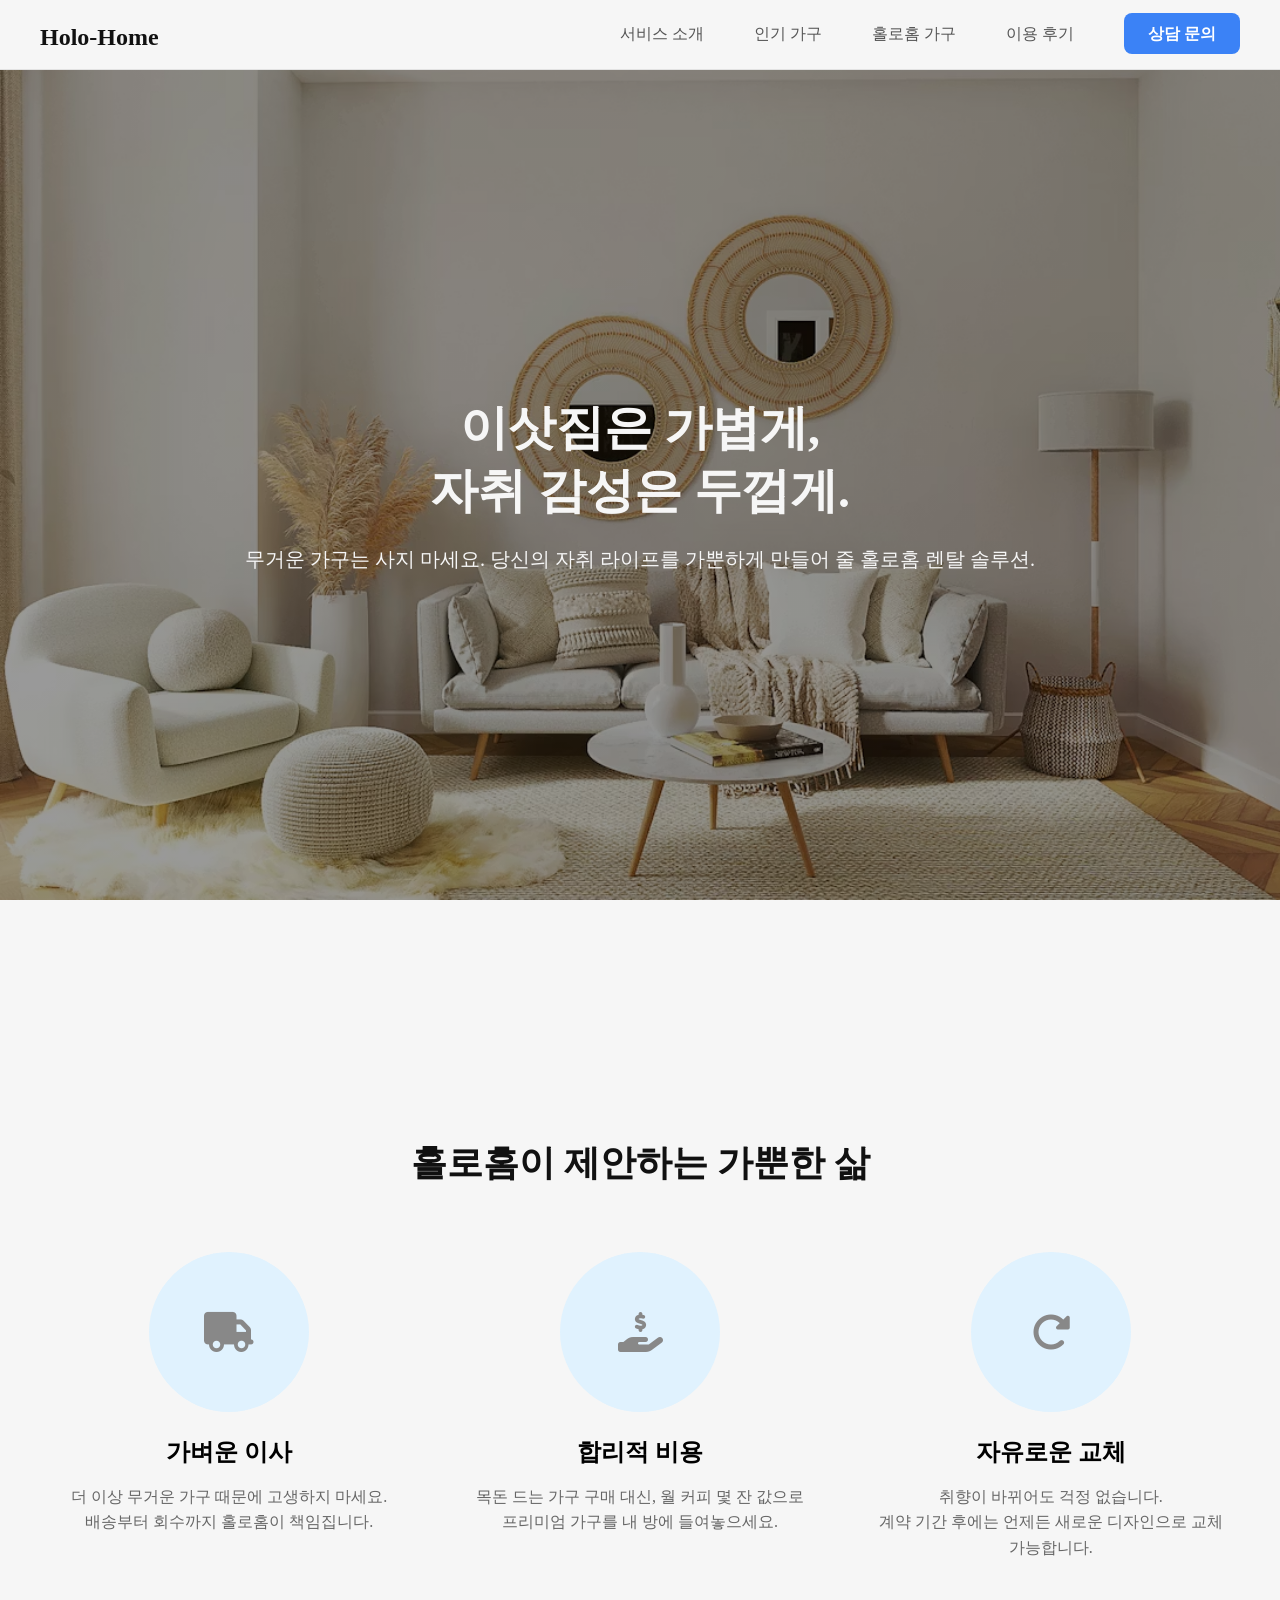
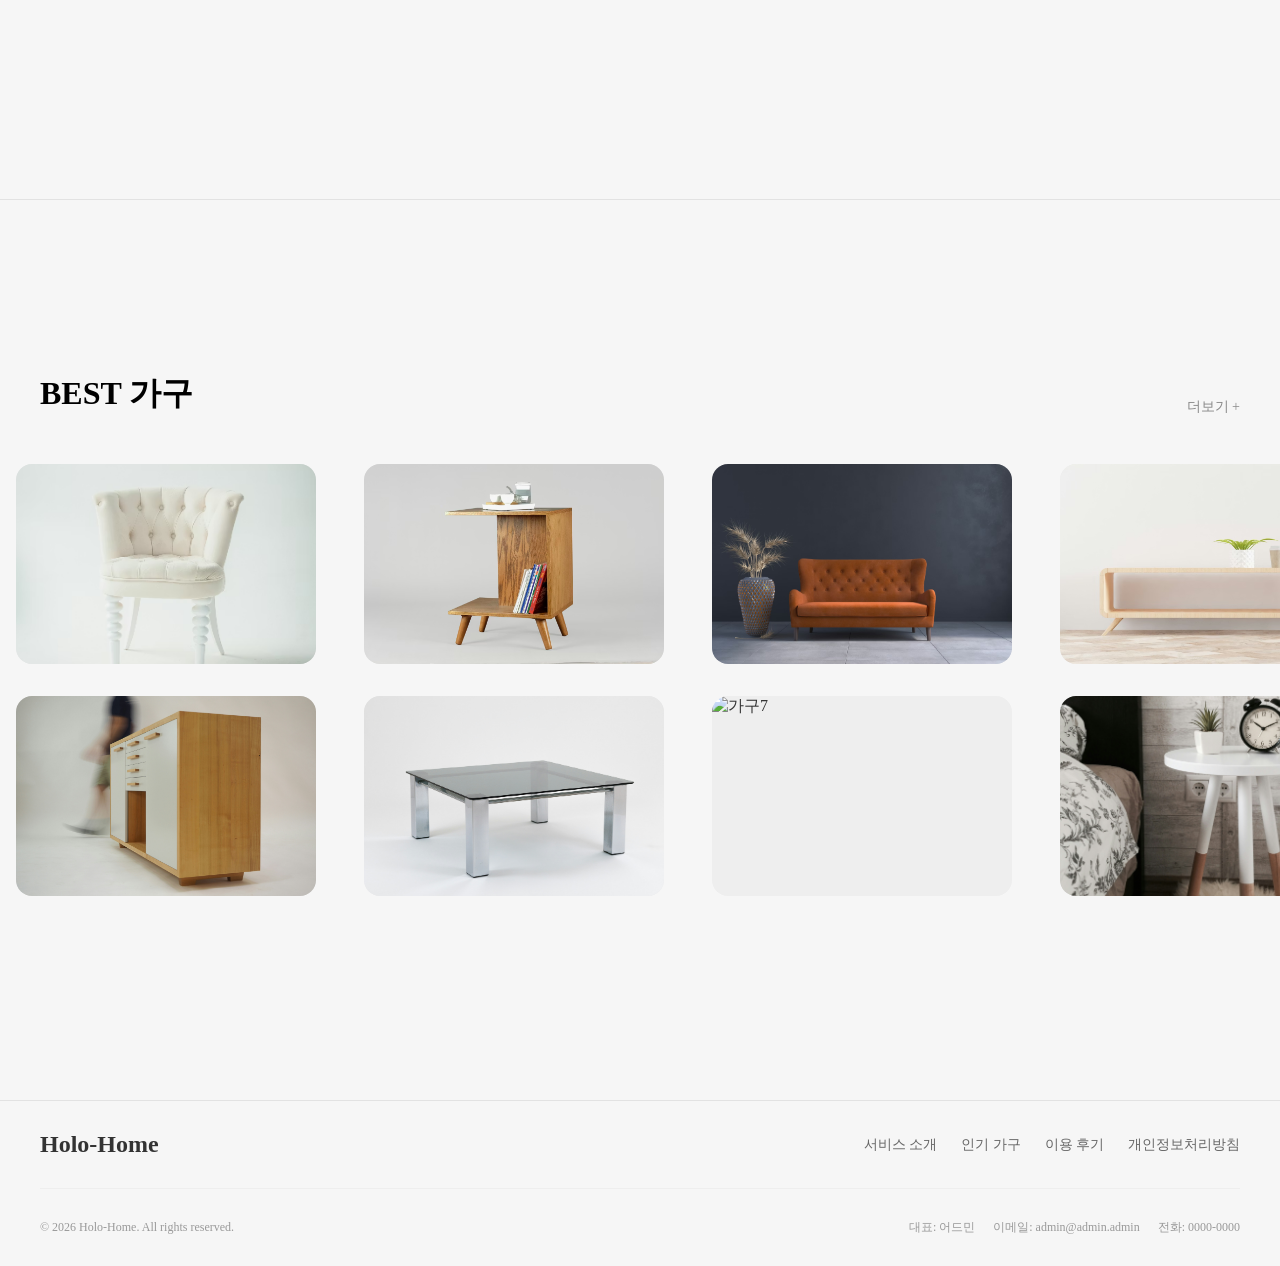
==== practice/index.html @ 9f19114f "practice_20260430" ====
<!DOCTYPE html>
<html lang="en">

<head>
    <meta charset="UTF-8">
    <meta name="viewport" content="width=device-width, initial-scale=1.0">
    <title>Holo-Home</title>
    <!-- 구글 폰트(Noto Sans KR) 연결 -->
    <link rel="preconnect" href="https://fonts.googleapis.com">
    <link rel="preconnect" href="https://fonts.gstatic.com" crossorigin>
    <link href="https://fonts.googleapis.com/css2?family=Noto+Sans+KR:wght@100..900&display=swap" rel="stylesheet">
    <link rel="stylesheet" href="https://cdnjs.cloudflare.com/ajax/libs/font-awesome/6.4.2/css/all.min.css">
    <link rel="stylesheet" href="css/style.css">
    <link rel="stylesheet" href="css/section_1.css">
    <link rel="stylesheet" href="css/section_2.css">
    <link rel="stylesheet" href="css/section_3.css">
</head>

<body>
    <header class="header">
        <div class="container">
            <!-- 로고 영역 -->
            <h1 class="logo">
                <a href="#">Holo-Home</a>
            </h1>
            <!-- 체크박스 (화면에는 안 보임) -->
            <input type="checkbox" id="menu-trigger">
            <!-- 삼선 아이콘 (모바일 전용) -->
            <label for="menu-trigger" class="hamburger">
                <span></span>
                <span></span>
                <span></span>
            </label>
            <!-- 메뉴 영역 -->
            <nav class="nav">
                <ul>
                    <li><a href="#services">서비스 소개</a></li>
                    <li><a href="#best-items">인기 가구</a></li>
                    <li><a href="#">홀로홈 가구</a></li>
                    <li><a href="#">이용 후기</a></li>
                    <li><a href="https://forms.gle/6yBnym8rw45hNCii9" target="_blank" class="btn-apply">상담 문의</a></li>
                </ul>
            </nav>
        </div>
    </header>
    <main>
        <section class="section-1">
            <div class="section-1-content">
                <h2 class="main-title">이삿짐은 가볍게,<br>자취 감성은 두껍게.</h2>
                <p class="sub-title">무거운 가구는 사지 마세요. 당신의 자취 라이프를 가뿐하게 만들어 줄 홀로홈 렌탈 솔루션.</p>
            </div>
        </section>
        <!-- Section 2: 서비스 소개 -->
        <section class="section-2" id="services">
            <div class="section-2-content">
                <h2 class="section-2-title">홀로홈이 제안하는 가뿐한 삶</h2>
                <div class="feature-container">
                    <!-- 특징 1 -->
                    <div class="feature-item">
                        <div class="icon-box"><i class="fa-solid fa-truck"></i></div>
                        <h3>가벼운 이사</h3>
                        <p>더 이상 무거운 가구 때문에 고생하지 마세요.<br />배송부터 회수까지 홀로홈이 책임집니다.</p>
                    </div>
                    <!-- 특징 2 -->
                    <div class="feature-item">
                        <div class="icon-box"><i class="fa-solid fa-hand-holding-dollar"></i></div>
                        <h3>합리적 비용</h3>
                        <p>목돈 드는 가구 구매 대신, 월 커피 몇 잔 값으로<br />프리미엄 가구를 내 방에 들여놓으세요.</p>
                    </div>
                    <!-- 특징 3 -->
                    <div class="feature-item">
                        <div class="icon-box"><i class="fa-solid fa-rotate-right"></i></div>
                        <h3>자유로운 교체</h3>
                        <p>취향이 바뀌어도 걱정 없습니다.<br />계약 기간 후에는 언제든 새로운 디자인으로 교체 가능합니다.</p>
                    </div>
                </div>
            </div>
        </section>
        <section class="section-3" id="best-items">
            <div class="section-3-header">
                <h2 class="best-title">BEST 가구</h2>
                <a href="#" class="btn-more">더보기 +</a>
            </div>
            <!-- 첫 번째 줄: 오른쪽으로 흐름 -->
            <div class="carousel-container">
                <div class="carousel-track track-right">
                    <div class="item-card">
                        <a href="#"><img src="./images/item1.jpg" alt="가구1"></a>
                    </div>
                    <div class="item-card">
                        <a href="#"><img src="./images/item2.jpg" alt="가구2"></a>
                    </div>
                    <div class="item-card">
                        <a href="#"><img src="./images/item3.jpg" alt="가구3"></a>
                    </div>
                    <div class="item-card">
                        <a href="#"><img src="./images/item4.jpg" alt="가구4"></a>
                    </div>
                    <!-- 무한 루프를 위한 복사본 -->
                    <div class="item-card">
                        <a href="#"><img src="./images/item1.jpg" alt="가구1"></a>
                    </div>
                    <div class="item-card">
                        <a href="#"><img src="./images/item2.jpg" alt="가구2"></a>
                    </div>
                    <div class="item-card">
                        <a href="#"><img src="./images/item3.jpg" alt="가구3"></a>
                    </div>
                    <div class="item-card">
                        <a href="#"><img src="./images/item4.jpg" alt="가구4"></a>
                    </div>
                </div>
            </div>
            <!-- 두 번째 줄: 왼쪽으로 흐름 -->
            <div class="carousel-container">
                <div class="carousel-track track-left">
                    <div class="item-card">
                        <a href="#"><img src="./images/item5.jpg" alt="가구5"></a>
                    </div>
                    <div class="item-card">
                        <a href="#"><img src="./images/item6.jpg" alt="가구6"></a>
                    </div>
                    <div class="item-card">
                        <a href="#"><img src="./images/item7.jpg" alt="가구7"></a>
                    </div>
                    <div class="item-card">
                        <a href="#"><img src="./images/item8.jpg" alt="가구8"></a>
                    </div>
                    <!-- 무한 루프를 위한 복사본 -->
                    <div class="item-card">
                        <a href="#"><img src="./images/item5.jpg" alt="가구5"></a>
                    </div>
                    <div class="item-card">
                        <a href="#"><img src="./images/item6.jpg" alt="가구6"></a>
                    </div>
                    <div class="item-card">
                        <a href="#"><img src="./images/item7.jpg" alt="가구7"></a>
                    </div>
                    <div class="item-card">
                        <a href="#"><img src="./images/item8.jpg" alt="가구8"></a>
                    </div>
                </div>
            </div>
        </section>
        <footer class="footer">
            <div class="footer-container">
                <div class="footer-top">
                    <h2 class="footer-logo">Holo-Home</h2>
                    <nav class="footer-nav">
                        <a href="#">서비스 소개</a>
                        <a href="#">인기 가구</a>
                        <a href="#">이용 후기</a>
                        <a href="#">개인정보처리방침</a>
                    </nav>
                </div>
                <hr class="footer-divider">
                <div class="footer-bottom">
                    <p>&copy; 2026 Holo-Home. All rights reserved.</p>
                    <div class="footer-contact">
                        <span>대표: 어드민</span>
                        <span>이메일: admin@admin.admin</span>
                        <span>전화: 0000-0000</span>
                    </div>
                </div>
            </div>
        </footer>
    </main>
</body>

</html>
---- practice/css/style.css ----
/* 기본 초기화 */
* {
    margin: 0;
    padding: 0;
    box-sizing: border-box;
}

li {
    list-style: none;
}

a {
    text-decoration: none;
    color: #333;
}

body {
    font-size: 16px;
    background-color: #F6F6F6;
}

/* 부드러운 스크롤 설정 (HTML 최상단에 추가) */
html {
    scroll-behavior: smooth;
}

/* 헤더 ---------------------------------------------------------------------- */
.header {
    width: 100%;
    padding: 1rem 1rem;
    border-bottom: 1px solid #E2E2E2;
    position: sticky;
    /* 스크롤 시 상단 고정 */
    top: 0;
    z-index: 1000;
    background-color: #F6F6F6;
    /* 배경색 추가로 가독성 향상 */
}

/* 중앙 정렬 컨테이너 */
.container {
    max-width: 1200px;
    height: 100%;
    margin: 0 auto;
    display: flex;
    justify-content: space-between;
    align-items: center;
}

/* 로고 스타일 */
.logo a {
    font-size: 1.5rem;
    font-weight: 900;
    /* 아주 굵게 */
    color: #111;
}

/* --- 매뉴 기본 상태 (PC) --- */
#menu-trigger,
.hamburger {
    display: none;
    /* PC에서는 체크박스와 햄버거 버튼 숨김 */
}

/* 네비게이션 메뉴 */
.nav ul {
    display: flex;
    align-items: center;
}

.nav ul li {
    margin-left: 50px;
    /* 메뉴 사이 간격 */
}

.nav ul li a {
    font-weight: 500;
    color: #555;
    transition: color 0.2s ease-in-out;
}

/* 마우스 올렸을 때 효과 */
.nav ul li a:hover {
    color: #000;
}

/* 구독 신청 버튼 (포인트) */
.nav ul li .btn-apply {
    background-color: #3b82f6;
    /* 신뢰감을 주는 블루 컬러 */
    color: #fff;
    padding: 12px 24px;
    border-radius: 8px;
    font-weight: 700;
    transition: background-color 0.2s;
}

.nav ul li .btn-apply:hover {
    background-color: #1d4ed8;
    /* 마우스 올리면 더 진한 파란색 */
    color: #fff;
}

/* 푸터 ---------------------------------------------------------------------- */
.footer {
    width: 100%;
    background-color: #F6F6F6;
    padding: 30px 1rem;
    color: #666;
    border-top: 1px solid #E2E2E2;
}

.footer-container {
    width: 100%;
    max-width: 1200px;
    margin: 0 auto;
}

.footer-top {
    display: flex;
    justify-content: space-between;
    align-items: center;
    margin-bottom: 30px;
}

.footer-logo {
    font-size: 1.5rem;
    /* 24px */
    font-weight: 800;
    color: #333;
}

.footer-nav a {
    margin-left: 20px;
    font-size: 0.875rem;
    /* 14px */
    color: #666;
    text-decoration: none;
    transition: color 0.3s;
}

.footer-nav a:hover {
    color: #3B82F6;
}

.footer-divider {
    border: 0;
    border-top: 1px solid #eee;
    margin-bottom: 30px;
}

.footer-bottom {
    display: flex;
    justify-content: space-between;
    align-items: center;
    font-size: 0.75rem;
    /* 12px */
    color: #999;
}

.footer-contact span {
    margin-left: 15px;
}

/* 모바일 반응형 (860px 이하) ---------------------------------------------------------------------- */
@media (max-width: 860px) {
    .container {
        width: 100%;
        /* 모바일에서는 폭을 가득 채움 */
    }

    /* 햄버거 버튼 디자인 */
    .hamburger {
        display: block;
        /* 모바일에서 표시 */
        cursor: pointer;
        width: 30px;
        height: 20px;
        position: relative;
        z-index: 1001;
    }

    .hamburger span {
        display: block;
        width: 100%;
        height: 3px;
        background-color: #333;
        margin-bottom: 5px;
        transition: 0.3s;
    }

    /* 네비게이션 메뉴를 모바일용 레이어로 변경 */
    .nav {
        position: fixed;
        top: 79px;
        /* 헤더 높이만큼 아래에서 시작 */
        right: -100%;
        /* 처음에는 화면 밖에 숨김 */
        width: 100%;
        height: calc(100vh - 90px);
        background-color: #F6F6F6;
        transition: 0.4s;
    }

    .nav ul {
        flex-direction: column;
        /* 세로 정렬 */
        padding-top: 50px;
    }

    .nav ul li {
        margin-left: 0;
        margin-bottom: 30px;
        text-align: center;
    }

    /* 체크박스가 체크되면 메뉴가 슬라이드인 */
    #menu-trigger:checked~.nav {
        right: 0;
    }

    /* 체크박스가 체크되면 삼선 메뉴가 'X'자로 변형 */
    #menu-trigger:checked+.hamburger span:nth-child(1) {
        transform: translateY(8px) rotate(45deg);
    }

    #menu-trigger:checked+.hamburger span:nth-child(2) {
        opacity: 0;
    }

    #menu-trigger:checked+.hamburger span:nth-child(3) {
        transform: translateY(-8px) rotate(-45deg);
    }

    /* 푸터 ---------------------------------------------------------------------- */
    .footer-top,
    .footer-bottom {
        flex-direction: column;
        align-items: flex-start;
        gap: 20px;
    }

    .footer-nav a {
        margin-left: 0;
        margin-right: 15px;
    }

    .footer-contact span {
        display: block;
        margin-left: 0;
        margin-top: 5px;
    }
}
---- practice/css/section_1.css ----
/* 섹션 1: 비주얼 영역 */
.section-1 {
    width: 100%;
    height: calc(100vh - 70px);
    /* 배경 이미지 설정: 투명도 0에서 시작하기 위해 초기 opacity 설정은 애니메이션에서 처리 */
    background: linear-gradient(rgba(0, 0, 0, 0.4), rgba(0, 0, 0, 0.4)),
        url("../images/bg_img.jpg") no-repeat center center / cover;
    display: flex;
    justify-content: center;
    align-items: center;
    text-align: center;
    color: #F6F6F6;
    overflow: hidden;

    /* 배경 이미지 투명도 애니메이션 (0 -> 1) */
    animation: fadeInBg 1.5s ease-out forwards;
}

.section-1-content {
    padding: 0 1rem;
    z-index: 10;
}

/* 메인 타이틀: 첫 번째로 등장 */
.main-title {
    font-size: 3rem;
    font-weight: 800;
    line-height: 1.3;
    margin-bottom: 1.5rem;
    /* 처음엔 안 보이게 */
    opacity: 0;
    /* 아래에서 대기 */
    transform: translateY(30px);
    /* 0.8초 대기 후 1.2초 동안 부드럽게 나타남 */
    animation: fadeInUp 1.2s ease-out 0.8s forwards;
}

/* 서브 타이틀: 두 번째로 등장 */
.sub-title {
    font-size: 1.25rem;
    font-weight: 400;
    /* 처음엔 안 보이게 */
    opacity: 0;
    /* 아래에서 대기 */
    transform: translateY(30px);
    /* 1.6초 대기 후 1.2초 동안 부드럽게 나타남 */
    animation: fadeInUp 1.2s ease-out 1.6s forwards;
}

/* 애니메이션 정의 -------------------------------------------------- */

/* 1. 배경 이미지 페이드인 */
@keyframes fadeInBg {
    from {
        opacity: 0;
    }

    to {
        opacity: 1;
    }
}

/* 2. 텍스트 위로 올라오며 나타나기 */
@keyframes fadeInUp {
    from {
        opacity: 0;
        transform: translateY(30px);
    }

    to {
        opacity: 1;
        transform: translateY(0);
    }
}

/* 반응형 처리 (태블릿 및 모바일) */
@media (max-width: 768px) {
    .main-title {
        font-size: 2.25rem;
        /* 한글 단어 끊김 방지 */
        word-break: keep-all;
    }

    .sub-title {
        font-size: 1rem;
        line-height: 1.6;
        word-break: keep-all;
    }
}
---- practice/css/section_2.css ----
/* 섹션 2: 서비스 소개 */
.section-2 {
    width: 100%;
    min-height: 100vh;
    /* 화면을 가득 채우는 높이 */
    display: flex;
    justify-content: center;
    align-items: center;
    background-color: #F6F6F6;
    padding: 5rem 1rem;
    border-bottom: 1px solid #E2E2E2;
}

.section-2-content {
    width: 100%;
    max-width: 1200px;
    margin: 0 auto;
    text-align: center;
}

/* 섹션 제목 */
.section-2-title {
    /* 36px */
    font-size: 2.25rem;
    font-weight: 800;
    /* 64px */
    margin-bottom: 4rem;
    color: #111111;
}

/* 특징 아이템 컨테이너 (PC: 가로 정렬) */
.feature-container {
    display: flex;
    justify-content: space-between;
    gap: 2rem;
    /* 32px */
}

.feature-item {
    flex: 1;
    display: flex;
    flex-direction: column;
    align-items: center;
}

/* 아이콘 자체의 스타일 */
.icon-box i {
    font-size: 2.5rem; /* 40px */
    color: #888;
    display: flex;
    justify-content: center;
    align-items: center;
}

/* 모던한 아이콘 박스 */
.icon-box {
    width: 10rem;
    height: 10rem;
    background-color: #E0F2FE;
    border-radius: 50%;
    display: flex;
    justify-content: center;
    align-items: center;
    font-size: 2.5rem;
    /* 40px */
    margin-bottom: 1.5rem;
    /* 24px */
    transition: transform 0.3s ease;
}

.feature-item:hover .icon-box {
    /* 살짝 올라가는 효과 */
    transform: translateY(-0.5rem);
    /* 포인트 컬러 */
    background-color: #A1D9FF;
}

.feature-item h3 {
    /* 24px */
    font-size: 1.5rem;
    font-weight: 700;
    /* 16px */
    margin-bottom: 1rem;
}

.feature-item p {
    /* 16px */
    font-size: 1rem;
    line-height: 1.6;
    color: #666666;
    /* 한글 가독성 */
    word-break: keep-all;
}

/* --- 반응형 처리 (모바일: 세로 정렬) --- */
@media (max-width: 768px) {

    /* 768px */
    .section-2 {
        /* 모바일은 내용에 맞게 늘어남 */
        height: auto;
    }

    .feature-container {
        flex-direction: column;
        /* 세로 정렬 */
        gap: 3rem;
        /* 아이템 간 간격 넓힘 */
    }

    .section-title {
        font-size: 1.75rem;
        /* 28px */
        margin-bottom: 3rem;
    }
}
---- practice/css/section_3.css ----
.section-3 {
    width: 100%;
    height: 100vh;
    padding: 5rem 1rem;
    overflow: hidden;
    display: flex;
    flex-direction: column;
    justify-content: center;
}

/* 상단 헤더 (제목 + 더보기) */
.section-3-header {
    width: 100%;
    max-width: 1200px;
    margin: 0 auto 3rem;
    display: flex;
    justify-content: space-between;
    align-items: flex-end;
}

.best-title {
    font-size: 2rem;
    /* 32px */
    font-weight: 800;
}

.btn-more {
    font-size: 0.875rem;
    /* 14px */
    color: #888;
    font-weight: 500;
    transition: color 0.3s;
}

.btn-more:hover {
    color: #3B82F6;
}

/* 캐러셀 컨테이너 */
.carousel-container {
    width: 100%;
    margin-bottom: 2rem;
    display: flex;
}

.carousel-track {
    display: flex;
    gap: 3rem;
}

/* 개별 가구 카드 */
.item-card {
    width: 300px;
    height: 200px;
    /* 크기 유지 */
    flex-shrink: 0;
    border-radius: 1rem;
    overflow: hidden;
    background-color: #EEE;
}

.item-card img {
    width: 100%;
    height: 100%;
    /* 비율 유지하며 꽉 채움 */
    object-fit: cover;
    object-position: center 70%;
    transition: transform 0.5s;
}

.item-card:hover img {
    transform: scale(1.1);
    /* 호버 시 살짝 확대 */
}

/* 무한 루프 애니메이션 
   이미지 묶음이 절반(50%) 지났을 때 0으로 순간이동 시켜야 끊기지 않음 */
@keyframes scrollInfinite {
    0% { transform: translateX(0); }
    100% { transform: translateX(calc(-50% - 0.75rem)); } /* 절반 이동 (gap 보정) */
}

.track-right {
    animation: scrollInfinite 20s linear infinite;
}

.track-left {
    animation: scrollInfinite 20s linear infinite reverse; /* 반대 방향 */
}

/* --- 반응형 (px 단위 적용) --- */
@media (max-width: 768px) {
    .item-card {
        width: 240px; /* 240px */
        height: 160px; /* 160px */
    }
    
    .carousel-track { gap: 1rem; }
}
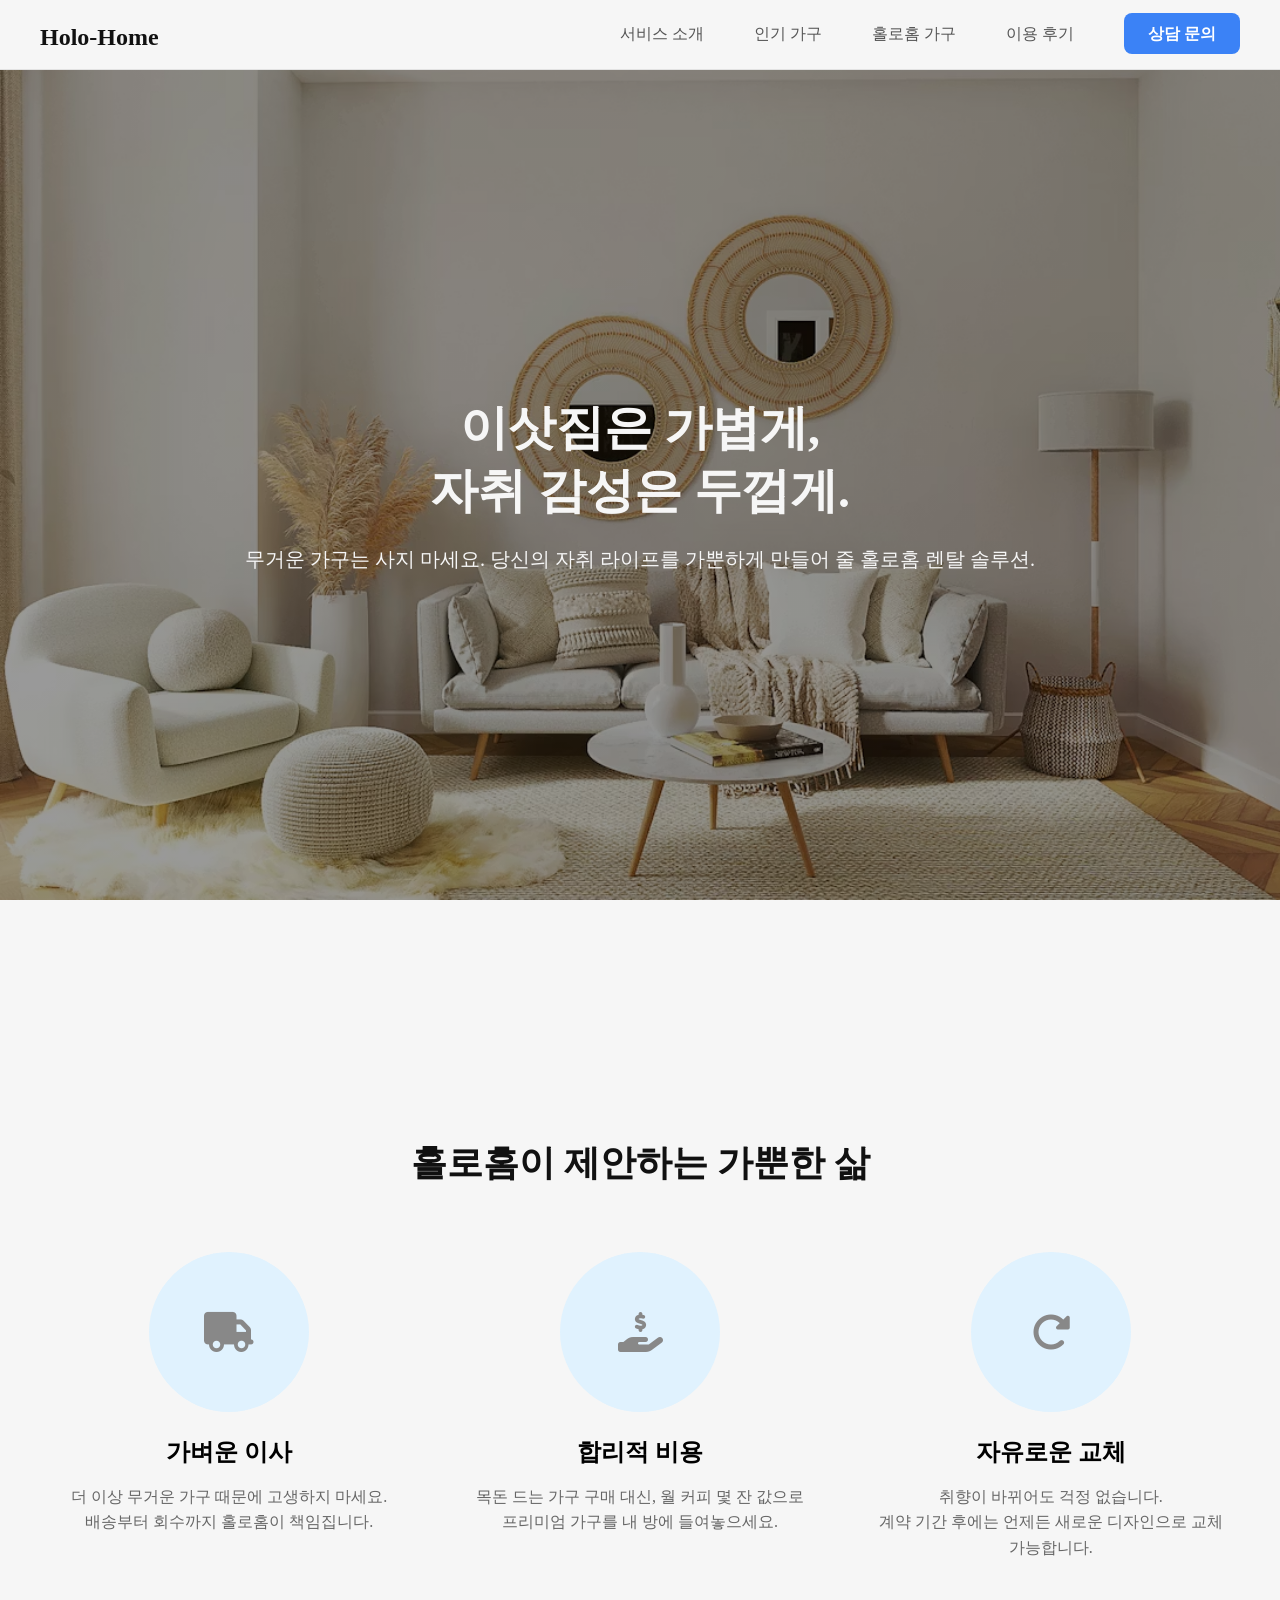
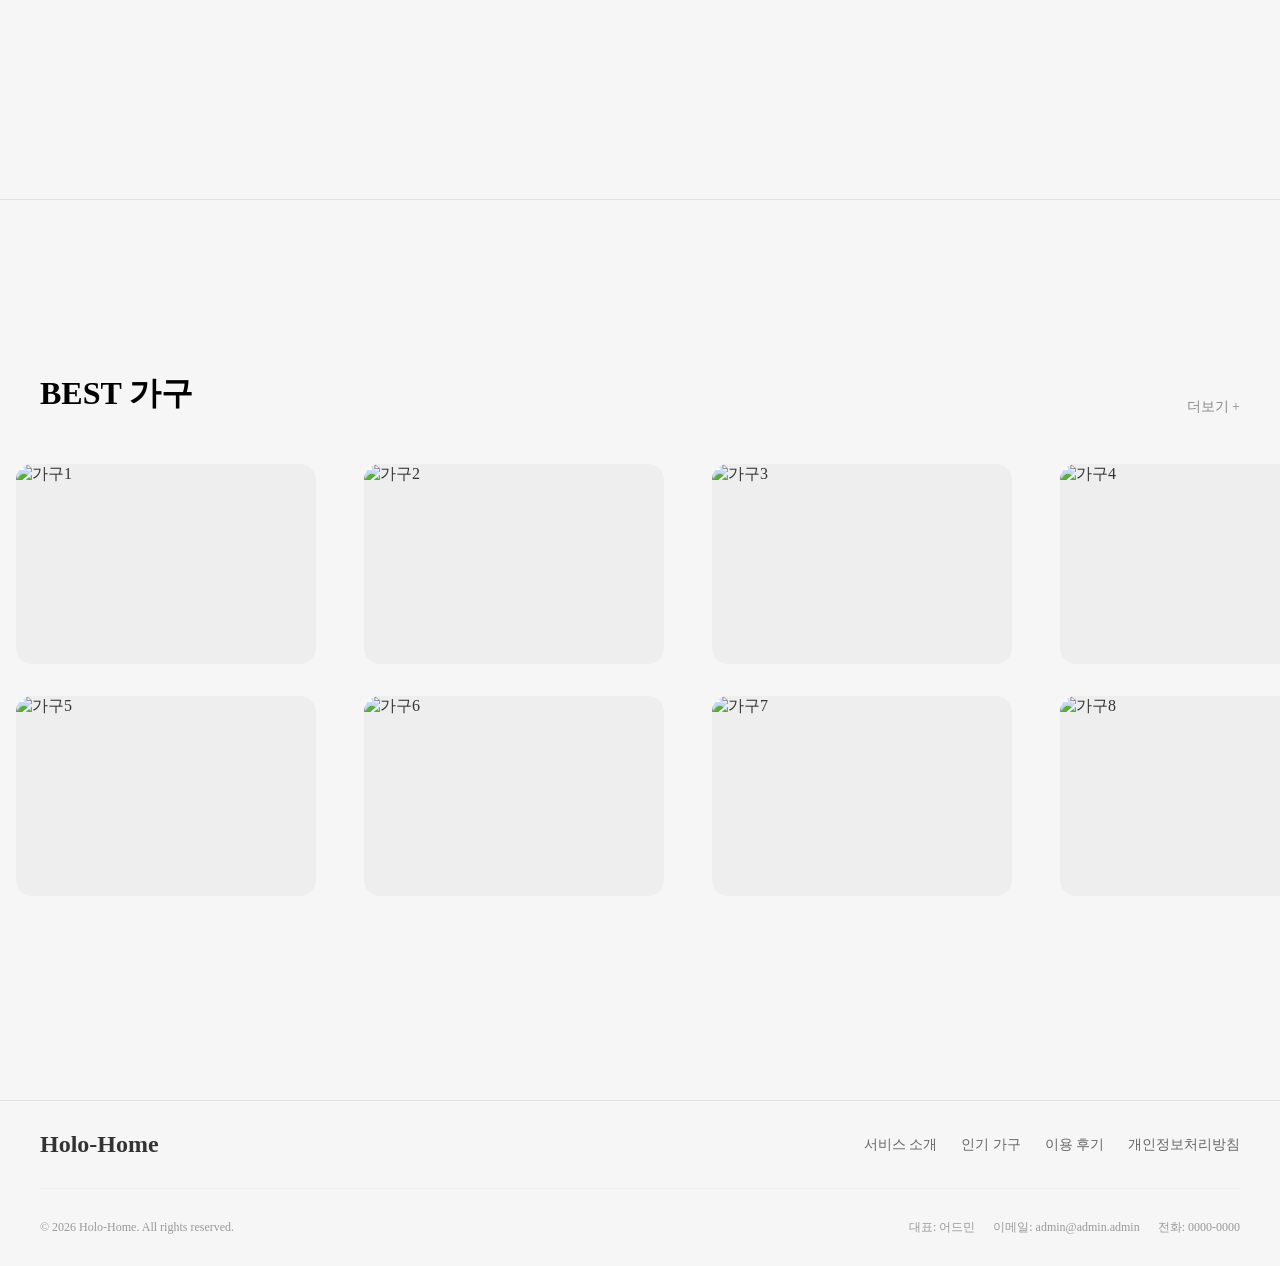
==== commit d693c7e2: "image_update_20260430" ====
--- a/practice/index.html
+++ b/practice/index.html
@@ -85,29 +85,29 @@
             <div class="carousel-container">
                 <div class="carousel-track track-right">
                     <div class="item-card">
-                        <a href="#"><img src="./images/item1.jpg" alt="가구1"></a>
+                        <a href="#best-items"><img src="https://placehold.jp/300x200.png" alt="가구1"></a>
                     </div>
                     <div class="item-card">
-                        <a href="#"><img src="./images/item2.jpg" alt="가구2"></a>
+                        <a href="#best-items"><img src="https://placehold.jp/300x200.png" alt="가구2"></a>
                     </div>
                     <div class="item-card">
-                        <a href="#"><img src="./images/item3.jpg" alt="가구3"></a>
+                        <a href="#best-items"><img src="https://placehold.jp/300x200.png" alt="가구3"></a>
                     </div>
                     <div class="item-card">
-                        <a href="#"><img src="./images/item4.jpg" alt="가구4"></a>
+                        <a href="#best-items"><img src="https://placehold.jp/300x200.png" alt="가구4"></a>
                     </div>
                     <!-- 무한 루프를 위한 복사본 -->
                     <div class="item-card">
-                        <a href="#"><img src="./images/item1.jpg" alt="가구1"></a>
+                        <a href="#best-items"><img src="https://placehold.jp/300x200.png" alt="가구1"></a>
                     </div>
                     <div class="item-card">
-                        <a href="#"><img src="./images/item2.jpg" alt="가구2"></a>
+                        <a href="#best-items"><img src="https://placehold.jp/300x200.png" alt="가구2"></a>
                     </div>
                     <div class="item-card">
-                        <a href="#"><img src="./images/item3.jpg" alt="가구3"></a>
+                        <a href="#best-items"><img src="https://placehold.jp/300x200.png" alt="가구3"></a>
                     </div>
                     <div class="item-card">
-                        <a href="#"><img src="./images/item4.jpg" alt="가구4"></a>
+                        <a href="#best-items"><img src="https://placehold.jp/300x200.png" alt="가구4"></a>
                     </div>
                 </div>
             </div>
@@ -115,29 +115,29 @@
             <div class="carousel-container">
                 <div class="carousel-track track-left">
                     <div class="item-card">
-                        <a href="#"><img src="./images/item5.jpg" alt="가구5"></a>
+                        <a href="#best-items"><img src="https://placehold.jp/300x200.png" alt="가구5"></a>
                     </div>
                     <div class="item-card">
-                        <a href="#"><img src="./images/item6.jpg" alt="가구6"></a>
+                        <a href="#best-items"><img src="https://placehold.jp/300x200.png" alt="가구6"></a>
                     </div>
                     <div class="item-card">
-                        <a href="#"><img src="./images/item7.jpg" alt="가구7"></a>
+                        <a href="#best-items"><img src="https://placehold.jp/300x200.png" alt="가구7"></a>
                     </div>
                     <div class="item-card">
-                        <a href="#"><img src="./images/item8.jpg" alt="가구8"></a>
+                        <a href="#best-items"><img src="https://placehold.jp/300x200.png" alt="가구8"></a>
                     </div>
                     <!-- 무한 루프를 위한 복사본 -->
                     <div class="item-card">
-                        <a href="#"><img src="./images/item5.jpg" alt="가구5"></a>
+                        <a href="#best-items"><img src="https://placehold.jp/300x200.png" alt="가구5"></a>
                     </div>
                     <div class="item-card">
-                        <a href="#"><img src="./images/item6.jpg" alt="가구6"></a>
+                        <a href="#best-items"><img src="https://placehold.jp/300x200.png" alt="가구6"></a>
                     </div>
                     <div class="item-card">
-                        <a href="#"><img src="./images/item7.jpg" alt="가구7"></a>
+                        <a href="#best-items"><img src="https://placehold.jp/300x200.png" alt="가구7"></a>
                     </div>
                     <div class="item-card">
-                        <a href="#"><img src="./images/item8.jpg" alt="가구8"></a>
+                        <a href="#best-items"><img src="https://placehold.jp/300x200.png" alt="가구8"></a>
                     </div>
                 </div>
             </div>
